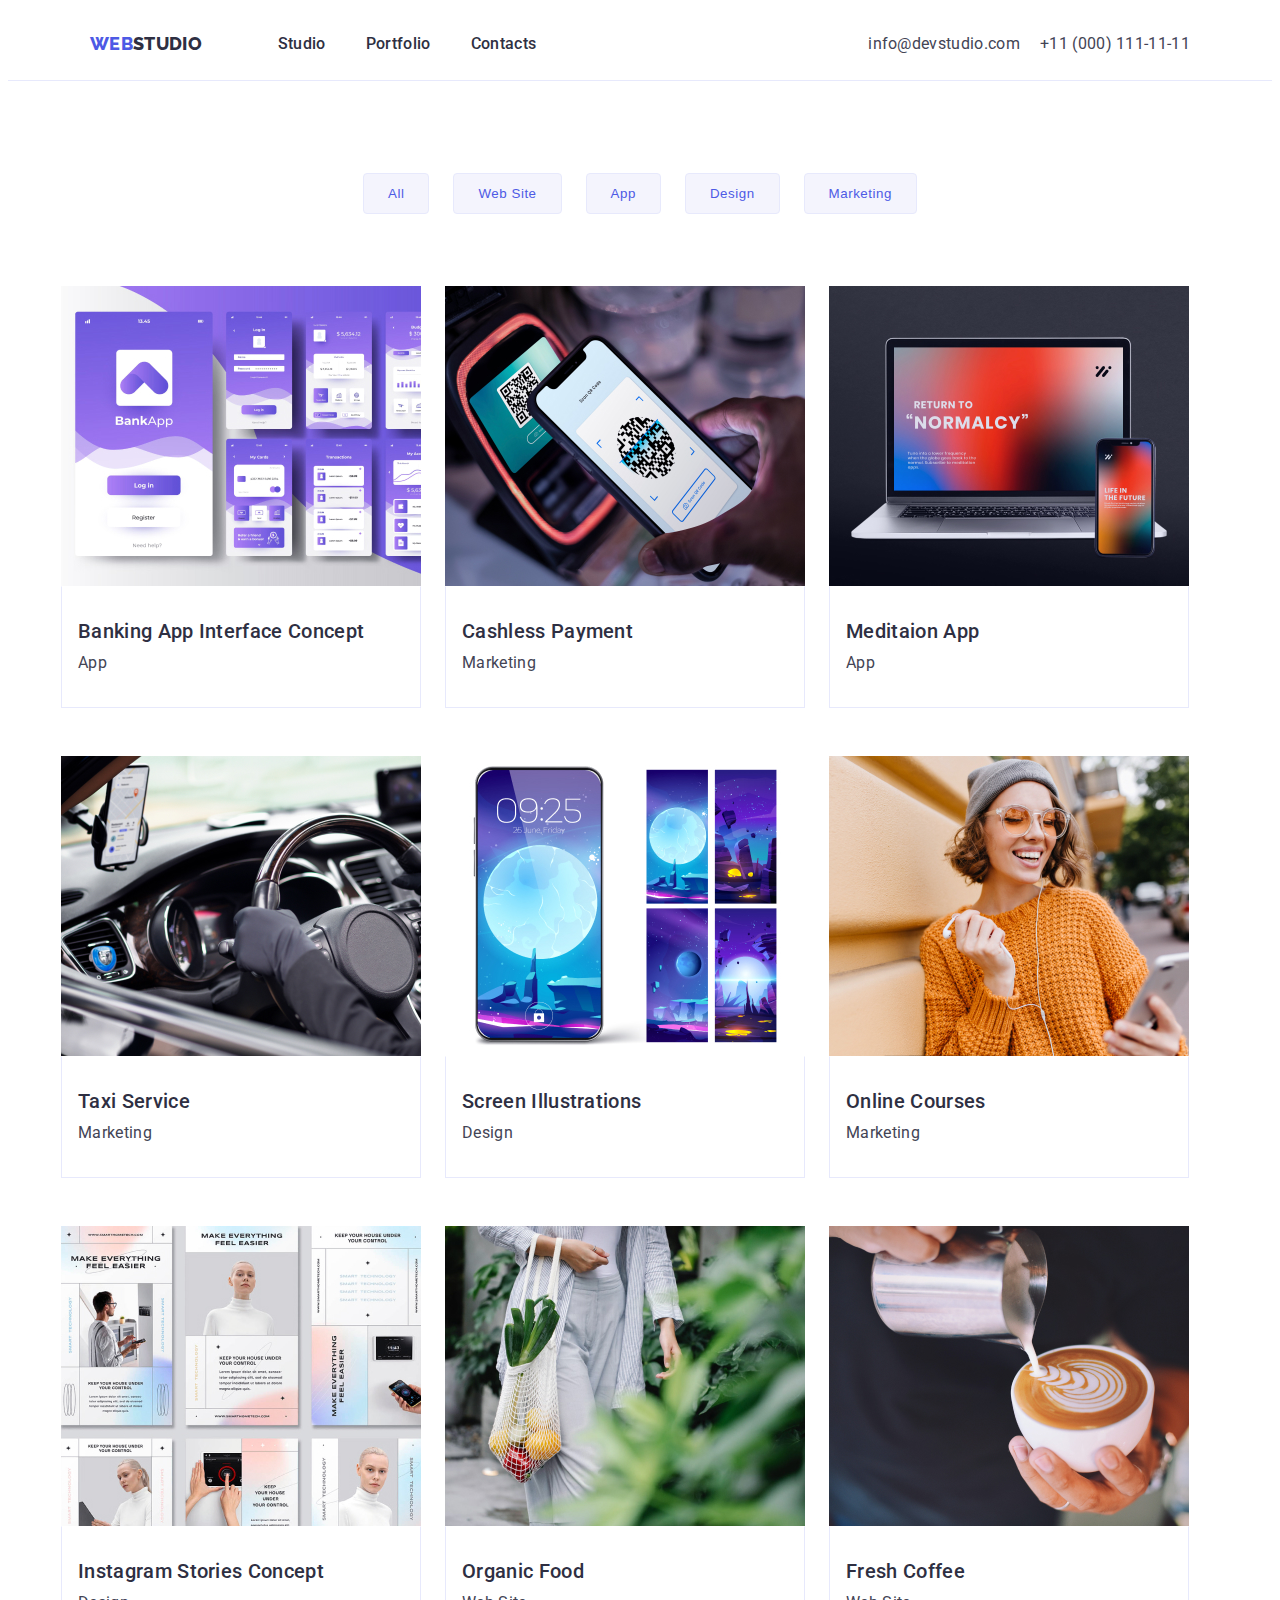
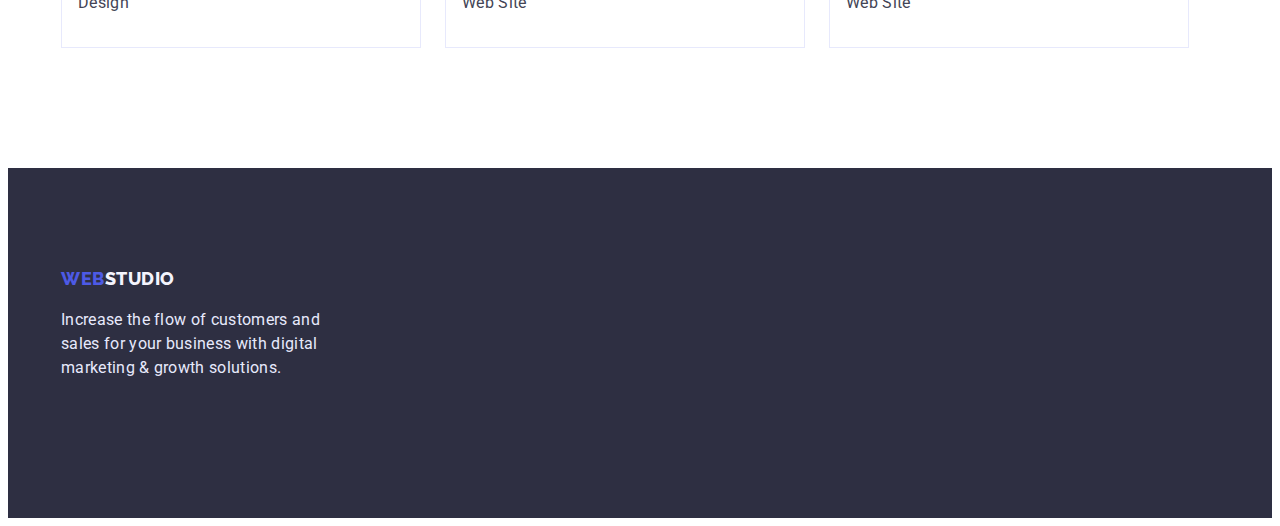
==== portfolio.html @ 9861124b "Clone ht3" ====
<!DOCTYPE html>
<html lang="en">
  <head>
    <meta charset="UTF-8" />
    <meta http-equiv="X-UA-Compatible" content="IE=edge" />
    <meta name="viewport" content="width=device-width, initial-scale=1.0" />
    <title>Document</title>
    <link rel="preconnect" href="https://fonts.googleapis.com" />
    <link rel="preconnect" href="https://fonts.gstatic.com" crossorigin />
    <link
      href="https://fonts.googleapis.com/css2?family=Raleway:wght@800&family=Roboto:wght@400;500;700&display=swap"
      rel="stylesheet"
    />
    <link rel="stylesheet" href="https://cdnjs.cloudflare.com/ajax/libs/modern-normalize/1.1.0/modern-normalize.min.css" integrity="sha512-wpPYUAdjBVSE4KJnH1VR1HeZfpl1ub8YT/NKx4PuQ5NmX2tKuGu6U/JRp5y+Y8XG2tV+wKQpNHVUX03MfMFn9Q==" crossorigin="anonymous" referrerpolicy="no-referrer" />
    <link rel="stylesheet" href="./css/style.css" />
  </head>
  <body>
  <!--хедер-->
    <header class="header">
      <div class="container main-nav">
        <nav class="navigation">
          <!--Navigation-->
          <a href="./index.html" class="logo-first link">
            WEB <span class="logo-second">STUDIO</span>
          </a>

          <ul class="navigation-list list">
            <li class="navigation-item">
              <a href="./index.html" class="navigation-link link">Studio</a>
            </li>
            <li class="navigation-item">
              <a href="./portfolio.html" class="navigation-link link"
                >Portfolio</a
              >
            </li>
            <li class="navigation-item">
              <a href="" class="navigation-link link">Contacts</a>
            </li>
          </ul>
        </nav>

        <ul class="contacts list">
          <li class="navigation-contacts">
            <a href="mailto:info@devstudio.com" class="contact-adress link"
              >info@devstudio.com</a
            >
          </li>
          <li class="navigation-contacts">
            <a href="tel:+11000111-11-11" class="contact-adress link"
              >+11 (000) 111-11-11</a
            >
          </li>
        </ul>
      </div>
    </header>

    <main class="portfolio-hero">
      <!--Navigation on page portfolio-->
      <section class="portfolio-navigation">
        <div class="container">
          <h1 hidden>Portfolio all </h1>
          <ul class="portfolio-navigation-list list">
            <li class="portfolio-navigation-item">
              <button type="button" class="portfolio-buttom">All</button>
            </li>
            <li class="portfolio-navigation-item">
              <button type="button" class="portfolio-buttom">Web Site</button>
            </li>
            <li class="portfolio-navigation-item">
              <button type="button" class="portfolio-buttom">App</button>
            </li>
            <li class="portfolio-navigation-item">
              <button type="button" class="portfolio-buttom">Design</button>
            </li>
            <li class="portfolio-navigation-item">
              <button type="button" class="portfolio-buttom">Marketing</button>
            </li>
          </ul>
        
          <!--Link to app-->
          <ul class="app-list list">
            <li class="app-item">
              <a href="" class="app-link link">
                <img src="./images/bankingapp.jpg" alt="banks app" />
                <div class="shadow"><h2 class="app-maintext ">Banking App Interface Concept</h2>
                 <p class="app-paragraph">App</p>
                </div>
              </a>
            </li>
            <li class="app-item">
              <a href="" class="app-link link">
                <img src="./images/cashless.jpg" alt="cashless payment" />
                <div class="shadow"><h2 class="app-maintext">Cashless Payment</h2>
                <p class="app-paragraph">Marketing</p></div>
              </a>
            </li>
            <li class="app-item">
              <a href="" class="app-link link">
                <img src="./images/meditationapp.jpg" alt="meditation app" />
                <div class="shadow"><h2 class="app-maintext">Meditaion App</h2>
                <p class="app-paragraph">App</p></div>
              </a>
            </li>
            <li class="app-item">
              <a href="" class="app-link link">
                <img src="./images/taxiservice.jpg" alt="Taxi Service" />
                <div class="shadow"><h2 class="app-maintext">Taxi Service</h2>
                <p class="app-paragraph">Marketing</p></div>
              </a>
            </li>
            <li class="app-item">
              <a href="" class="app-link link">
                <img
                  src="./images/screenillustration.jpg"
                  alt="Screen Illustrations"
                />
                <div class="shadow"><h2 class="app-maintext">Screen Illustrations</h2>
                <p class="app-paragraph">Design</p></div>
              </a>
            </li>
            <li class="app-item">
              <a href="" class="app-link link">
                <img src="./images/onlinecourses.jpg" alt="Online Courses" />
                <div class="shadow"><h2 class="app-maintext">Online Courses</h2>
                <p class="app-paragraph">Marketing</p></div>
              </a>
            </li>
            <li class="app-item">
              <a href="" class="app-link link">
                <img
                  src="./images/inststories.jpg"
                  alt="Instagram Stories Concept"
                />
                <div class="shadow"><h2 class="app-maintext">Instagram Stories Concept</h2>
                <p class="app-paragraph">Design</p></div>
              </a>
            </li>
            <li class="app-item">
              <a href="" class="app-link link">
                <img src="./images/organicfood.jpg" alt="Organic Food" />
                <div class="shadow"><h2 class="app-maintext">Organic Food</h2>
                <p class="app-paragraph">Web Site</p></div>
              </a>
            </li>
            <li class="app-item">
              <a href="" class="app-link link">
                <img src="./images/freshcoffe.jpg" alt="Fresh Coffee" />
                <div class="shadow"><h2 class="app-maintext">Fresh Coffee</h2>
                <p class="app-paragraph">Web Site</p></div>
              </a>
            </li>
          </ul>
        </div>
      </section>
    </main>

    <!-- футер-->
   <footer class="footer">
      <div class="container">

        <a href="./index.html" class="logo-footer-first link">
          WEB<span class="logo-footer-second link">Studio</span>
        </a>

        <p class="footer-paragraph">
          Increase the flow of customers and sales for your business with
          digital marketing & growth solutions.
        </p>

      </div>
    </footer>
  </body>
  </body>
</html>
---- css/style.css ----
:root {
    --violet-color: #4D5AE5;
    --maintext-color: #2E2F42;
    --gray-color: #434455;
   --btn-navigation:#404BBF;
   --main-color: #FFFFFF;
}
body{
    color: var(--main-color) ;
    font-family: 'Roboto', sans-serif;     
    letter-spacing: 0.02em;
    line-height: 1.5;
    font-size: 16px;
    background-color: var(--main-color) ;
}

/*якщо є нормалайз 
* {
    box-sizing: border-box;
}
зірочку не пишемо*/
p, h1, h2, h3, h4 {
    margin:0;
}
img {
    display: block;
    width: 100%;
    height: auto;

}
/*скинути крапки у списках ліст*/
.list {
    margin: 0;
    padding: 0;
    list-style: none;
}
ul {
    margin: 0;
    padding-left: o;
}
.header {
    padding-top: 24px;
    padding-bottom: 24px;
    border-bottom: 1px solid #E7E9FC;
}

/*скинути підкреслення на ссілках*.*/
.link {
    text-decoration: none;
}

.navigation {
    display: flex; 
 }

.logo-first, .logo-second {
    font-family: 'Raleway';
    font-style: normal;
    font-weight: 800;
    font-size: 18px;
    line-height: 1.33; 
    display: flex;
    color:var(--violet-color);
}

.logo-second {
    color:var(--maintext-color);  
}

.navigation-list { 
    display: flex ;
    margin-left: 76px;
    margin-right: 332px;
}

.navigation-item {
    margin-right: 40px;
    margin-left: auto;
   /* border: 2px solid tomato;*/
}
.navigation-item:last-child {
    margin-right: 0;
}
.navigation-link {
    display: block;
    font-weight: 500;
    color:var(--maintext-color);
}

.navigation-link:hover,
.navigation-link:focus {
    color: var(--btn-navigation);
}
.contacts {    
    display: flex;
}

.navigation-contacts{
   /* border: 2px solid tomato;*/
   display: flex;
   margin-right: 20px; 
}
.navigation-contacts:last-child{
    margin-right: 0;
}
 .contact-adress {
    font-style: normal;
    font-weight: 400;
    color: var(--gray-color);   
}
.contacts-adress:last-child {
    margin-right: 0;
}

.contact-adress:hover,
.contact-adress:focus {
    color: var(--btn-navigation);
}
/* фокус для таба на интерактинвные элементы)*/
/* Main */
/* Section hero*/
/*.hero {}*/

.hero-main{ 
    background: #2E2F42;
    text-align: center;
    padding-top:188px  ;
    padding-bottom: 188px; 

}

.hero-text {
    font-weight: 700;
    font-size: 56px;
    line-height: 1.07;
    text-align: center;
    justify-content: center;
    color: var(--main-color);
    margin-top: 0;
    margin-bottom: 48px;
    padding-right: 317px;
    padding-left: 317px;
    
   
}

.hero-buttom {
    font-family: inherit;
    font-weight: 500;
    color: var(--main-color);
    letter-spacing: 0.04em;
    display: flex;
    margin: 0 auto;
    
    padding: 16px 32px;
    align-items: center;
    justify-content: center;

    background-color: #4D5AE5;
    border-radius: 4px;
    border-color: #4D5AE5;
    cursor: pointer;   
}

.hero-buttom:hover,
.hero-buttom:focus {
    background-color: #404BBF;
}

/* Section tefnology*/

.tehnology {
    padding-top: 120px;
}

.tehhology-maintext {
    color: hidden;
}

.tehnology-text, .about-text {
    font-weight: 500;
    font-size: 20px;
    line-height: 1.2;
    color: var(--maintext-color);
    margin-bottom: 8px;
}
.tehnology-text {
     
}

.tehnology-paragraph {
    font-weight: 400;
    color: var(--gray-color);
}

.tehnology-list {
    display: flex;
}

.tehnology-item {
    margin-right: 24px; 
    width: 264px; 
}
.tehnology-item:last-child {
    margin-right: 0;
}
/* section work*/

.work {
    padding-top: 120px;
    margin-bottom: 120px;
    
}

.work-maintext,
 .about-maintext {
    font-weight: 700;
    font-size: 36px;
    line-height: 1.11;
    text-align: center;
    letter-spacing: 0.02em;
    text-transform: capitalize;
    color: var(--maintext-color);
    margin-bottom: 72px;
}

.work-list {
    display: flex;
    gap:24px;
}

.work-item {
    
}

/*.work-link {}*/

/*section our team - about*/

.about {
    background: #F4F4FD;
    padding-bottom: 120px;
}

.about-maintext {
    padding-top: 120px;
    margin-bottom: 72px;
}

.about-list {
    display: flex;
}

.about-item {
    margin-right: 24px;
    background:var(--main-color);
    text-align: center;
    border-radius: 0px 0px 4px 4px;
}

.about-text {
    margin-bottom: 8px;
}

.about-paragraph, .footer-paragraph {
    font-weight: 400;
    color: var(--gray-color);
}

/* Footer */

.footer {
    background: #2E2F42;
    padding-top: 100px; 
    padding-bottom: 100px;
}

.logo-footer-first, .logo-footer-second {
    font-family: 'Raleway';
    font-weight: 800;
    font-size: 18px;
    line-height: 1.17;
    letter-spacing: 0.03em;
    text-transform: uppercase;
    color:var(--violet-color);   
}

.logo-footer-second {
    color: #F4F4FD;
}

.footer-paragraph {
    color: #E7E9FC;
    width: 264px;
    height: 110px;
    margin-top: 16px;
}

/*--Page portoflio--*/
/*  Section portfolio navigation*/

/*.portfolio-hero {}*/

.portfolio-navigation {
    padding-bottom: 72px;
    padding-top: 92px;
}

.portfolio-navigation-list {
    display: flex;
    margin-bottom: 72px;
    align-items: center;
    text-align: center;  
    justify-content: center;  
}

.portfolio-navigation-item:last-child {
    margin-right: 0;
}

.portfolio-navigation-item {
    margin-right: 24px ;
}

.portfolio-buttom {
    display: flex;
    font-weight: 500;
    background-color: #F4F4FD;
    align-items: center; 
    letter-spacing: 0.04em;
    color: var(--violet-color);
    cursor: pointer;

    padding-top: 12px;
    padding-right: 24px;
    padding-bottom: 12px;
    padding-left: 24px;

    border: 1px solid ;
    border-color:#E7E9FC;
    border-radius: 4px;    
}

.portfolio-buttom:hover,
.portfolio-buttom:focus{
    background-color: var(--btn-navigation); 
    color: var(--main-color);
}
.portfolio-buttom:active {
    color: var(--gray-color);
}

/* Section portfolio aalication*/
.app-list {
    display: flex;
    flex-wrap: wrap;
}
.shadow { 
    border: 1px solid;
    border-color: #E7E9FC;
    border-top-color: transparent;
}
.app-item {
    width: 360px;
    margin-right: 24px;
    margin-bottom: 48px ;
   
    
}
.app-item:nth-child(3n) {
    margin-right: 0;
}
/*.app-item:ntn-child(7,8,9) {
    padding-bottom:120px;
}

/*.app-link { 
}*/

.app-maintext {
    font-weight: 500;
    font-size: 20px;
    line-height: 1.2;
    color: var(--maintext-color);
    margin-bottom: 8px;
    padding-top: 32px;
    padding-left: 16px;
       
}

.app-paragraph {
    font-weight: 400;
    color: var(--gray-color);
    margin-bottom: 32px;
    padding-left: 16px;
}
/**flexbox**/

 .container {
    width: 1158px;
    padding-left: 15px;
    padding-right: 15px;
    margin: 0 auto;
 }

 .main-nav {
    display: flex;
    align-items: center;
    justify-content: center;
 }
 .card { 
    padding-bottom: 32px ;
    padding-top: 32px; 
 }
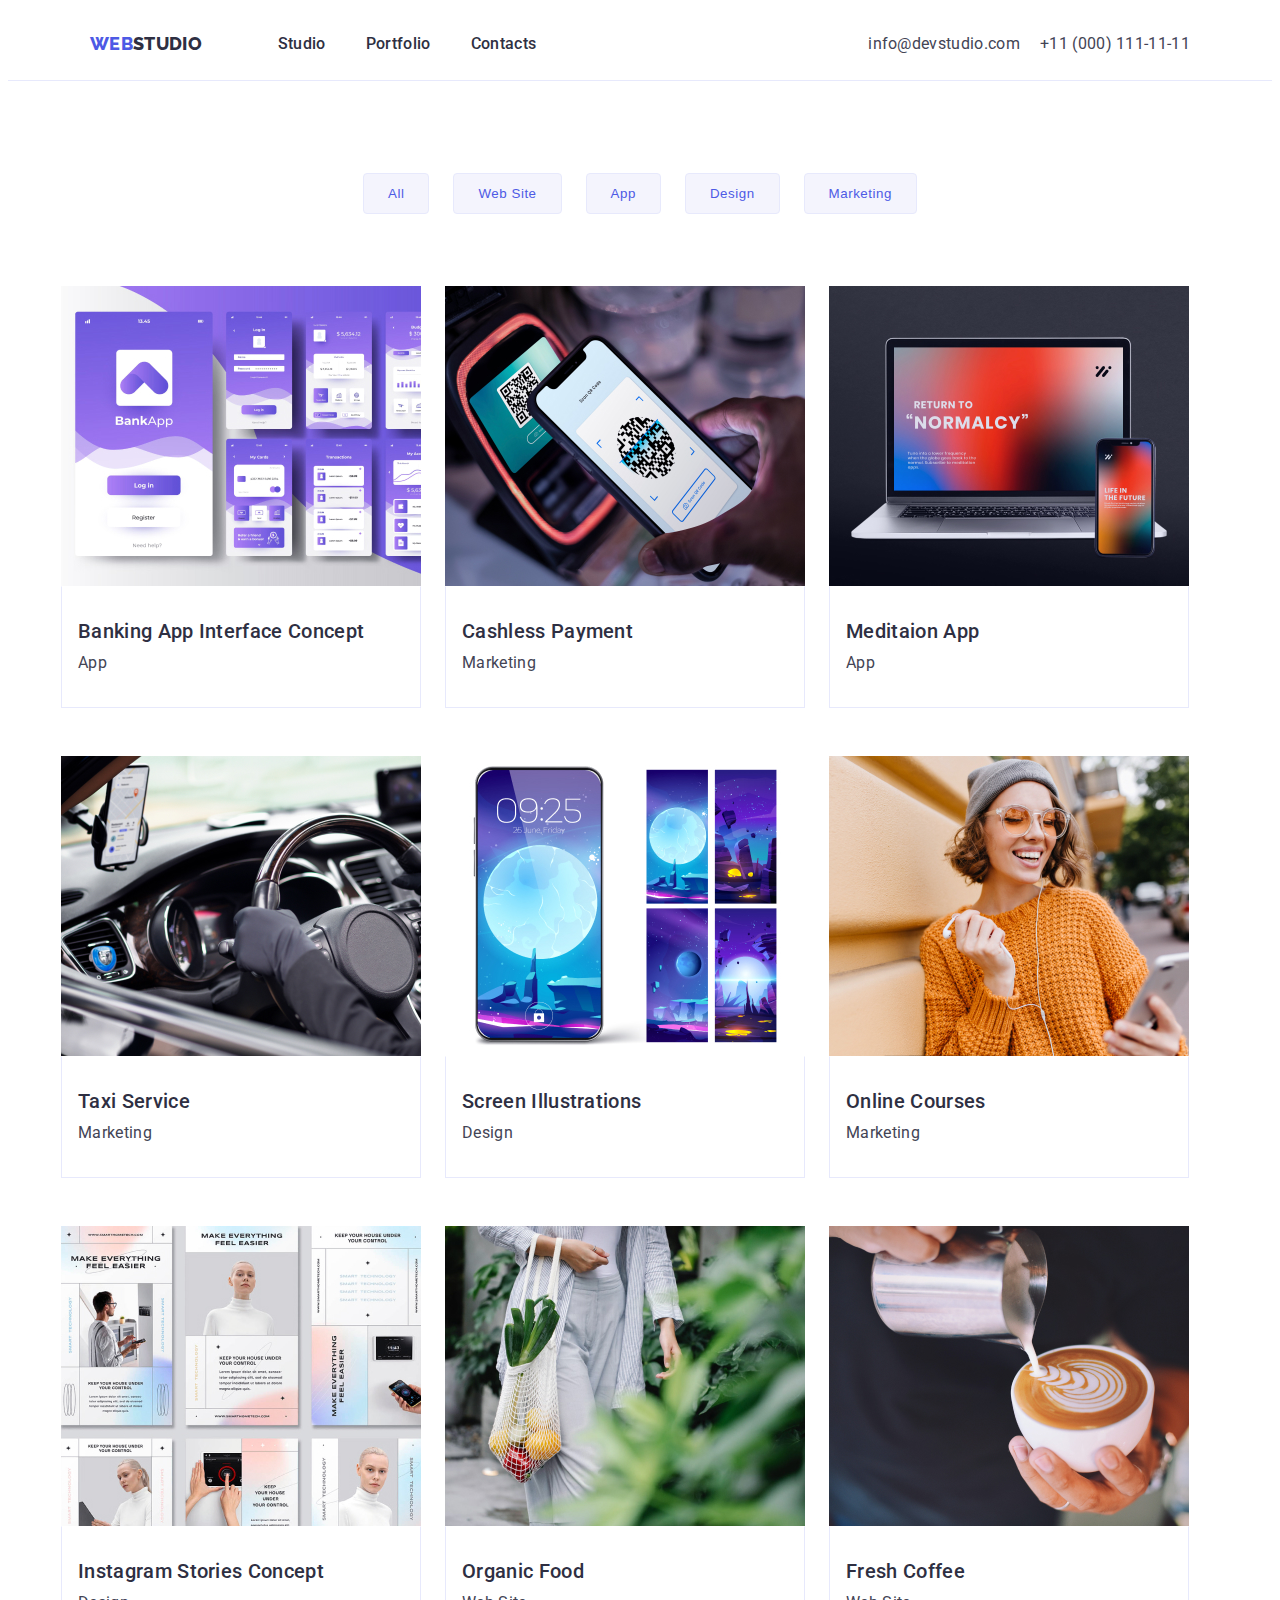
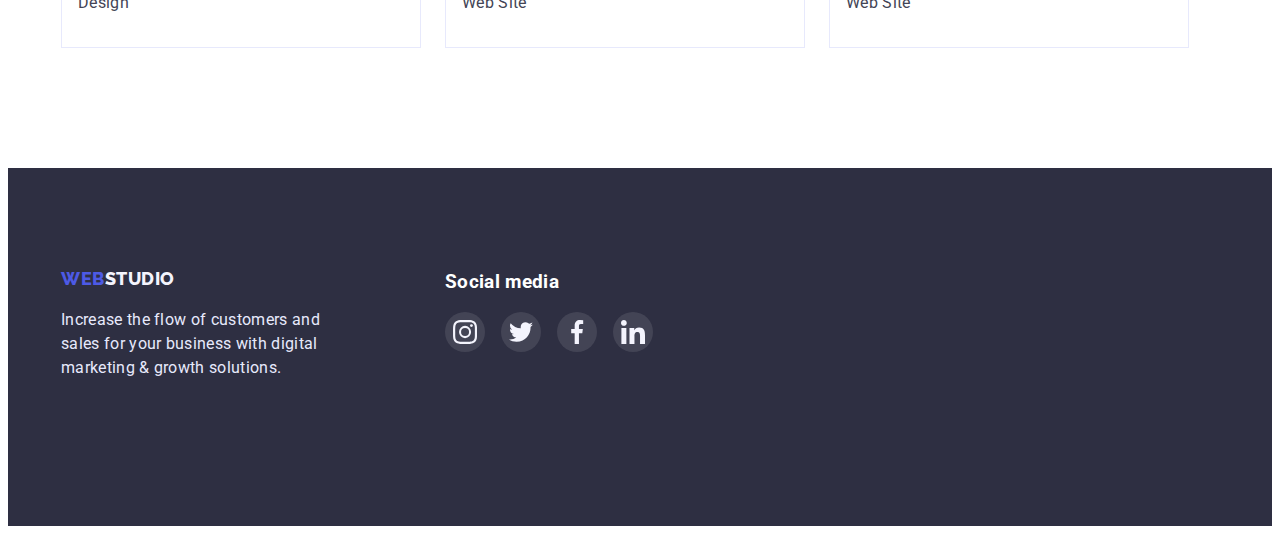
==== commit 23748e18: "Home task 4 svg+icon+shadow" ====
--- a/portfolio.html
+++ b/portfolio.html
@@ -154,19 +154,52 @@
       </section>
     </main>
 
-    <!-- футер-->
-   <footer class="footer">
-      <div class="container">
-
-        <a href="./index.html" class="logo-footer-first link">
-          WEB<span class="logo-footer-second link">Studio</span>
-        </a>
-
-        <p class="footer-paragraph">
-          Increase the flow of customers and sales for your business with
-          digital marketing & growth solutions.
-        </p>
-
+   <!-- футер-->
+    <footer class="footer">
+      <div class="container footersec">
+        <section class="footer-logosec">
+          <a href="./index.html" class="logo-footer-first link">
+            WEB<span class="logo-footer-second link">Studio</span>
+          </a>
+
+          <p class="footer-paragraph">
+            Increase the flow of customers and sales for your business with
+            digital marketing & growth solutions.
+          </p>
+        </section>
+        <section class="footer-soc">
+          <h3 class="footersoc-text">Social media</h3>
+          <ul class="footersoc-list list">
+            <li class="footersoc-item">
+              <a href="" class="footersoc-link link">
+                <svg class="footersoc-icon" width="24" height="24">
+                  <use href="./images/icons.svg#icon-instagram"></use>
+                </svg>
+              </a>
+            </li>
+            <li class="footersoc-item">
+              <a href="" class="footersoc-link link">
+                <svg class="footersoc-icon" width="24" height="24">
+                  <use href="./images/icons.svg#icon-twitter"></use>
+                </svg>
+              </a>
+            </li>
+            <li class="footersoc-item">
+              <a href="" class="footersoc-link link">
+                <svg class="footersoc-icon" width="24" height="24">
+                  <use href="./images/icons.svg#icon-facebook"></use>
+                </svg>
+              </a>
+            </li>
+            <li class="footersoc-item">
+              <a href="" class="footersoc-link link">
+                <svg class="footersoc-icon" width="24" height="24">
+                  <use href="./images/icons.svg#icon-linkedin"></use>
+                </svg>
+              </a>
+            </li>
+          </ul>
+        </section>
       </div>
     </footer>
   </body>
--- a/css/style.css
+++ b/css/style.css
@@ -4,6 +4,10 @@
     --gray-color: #434455;
    --btn-navigation:#404BBF;
    --main-color: #FFFFFF;
+   --lightgray-color: #F4F4FD;
+    --bord-color: #E7E9FC;
+
+   --linear-gradient: linear-gradient(to right, rgba(46, 47, 66, 0.7), rgba(46, 47, 66, 0.7));
 }
 body{
     color: var(--main-color) ;
@@ -41,7 +45,7 @@
 .header {
     padding-top: 24px;
     padding-bottom: 24px;
-    border-bottom: 1px solid #E7E9FC;
+    border-bottom: 1px solid var(--bord-color);
 }
 
 /*скинути підкреслення на ссілках*.*/
@@ -122,7 +126,7 @@
 /*.hero {}*/
 
 .hero-main{ 
-    background: #2E2F42;
+    background: var(--maintext-color);
     text-align: center;
     padding-top:188px  ;
     padding-bottom: 188px; 
@@ -156,15 +160,15 @@
     align-items: center;
     justify-content: center;
 
-    background-color: #4D5AE5;
+    background-color: var(--violet-color);
     border-radius: 4px;
-    border-color: #4D5AE5;
+    border-color: transparent;
     cursor: pointer;   
 }
 
 .hero-buttom:hover,
 .hero-buttom:focus {
-    background-color: #404BBF;
+    background-color: var(--btn-navigation);
 }
 
 /* Section tefnology*/
@@ -238,7 +242,7 @@
 /*section our team - about*/
 
 .about {
-    background: #F4F4FD;
+    background: var(--lightgray-color);
     padding-bottom: 120px;
 }
 
@@ -256,6 +260,7 @@
     background:var(--main-color);
     text-align: center;
     border-radius: 0px 0px 4px 4px;
+    box-shadow: 0px 1px 6px rgba(46, 47, 66, 0.08), 0px 1px 1px rgba(46, 47, 66, 0.16), 0px 2px 1px rgba(46, 47, 66, 0.08);
 }
 
 .about-text {
@@ -265,14 +270,17 @@
 .about-paragraph, .footer-paragraph {
     font-weight: 400;
     color: var(--gray-color);
+    margin-bottom: 8px;
 }
 
 /* Footer */
 
 .footer {
-    background: #2E2F42;
+    background: var(--maintext-color);
     padding-top: 100px; 
     padding-bottom: 100px;
+    
+    
 }
 
 .logo-footer-first, .logo-footer-second {
@@ -286,11 +294,11 @@
 }
 
 .logo-footer-second {
-    color: #F4F4FD;
+    color: var(--lightgray-color);
 }
 
 .footer-paragraph {
-    color: #E7E9FC;
+    color: var(--bord-color);
     width: 264px;
     height: 110px;
     margin-top: 16px;
@@ -325,7 +333,7 @@
 .portfolio-buttom {
     display: flex;
     font-weight: 500;
-    background-color: #F4F4FD;
+    background-color: var(--lightgray-color);
     align-items: center; 
     letter-spacing: 0.04em;
     color: var(--violet-color);
@@ -337,7 +345,7 @@
     padding-left: 24px;
 
     border: 1px solid ;
-    border-color:#E7E9FC;
+    border-color:var(--bord-color);
     border-radius: 4px;    
 }
 
@@ -345,10 +353,15 @@
 .portfolio-buttom:focus{
     background-color: var(--btn-navigation); 
     color: var(--main-color);
+    box-shadow: 0px 3px 1px rgba(0, 0, 0, 0.1), 0px 2px 1px rgba(0, 0, 0, 0.08), 0px 2px 2px rgba(0, 0, 0, 0.12);
 }
 .portfolio-buttom:active {
     color: var(--gray-color);
 }
+.portfolio-navigation-item:hover,
+.portfolio-navigation-item:focus {
+
+}
 
 /* Section portfolio aalication*/
 .app-list {
@@ -357,18 +370,20 @@
 }
 .shadow { 
     border: 1px solid;
-    border-color: #E7E9FC;
+    border-color: var(--bord-color);
     border-top-color: transparent;
 }
 .app-item {
     width: 360px;
     margin-right: 24px;
     margin-bottom: 48px ;
-   
-    
 }
 .app-item:nth-child(3n) {
     margin-right: 0;
+}
+.app-item:hover,
+.app-item:focus {
+    box-shadow: 0px 1px 6px rgba(46, 47, 66, 0.08), 0px 1px 1px rgba(46, 47, 66, 0.16), 0px 2px 1px rgba(46, 47, 66, 0.08);
 }
 /*.app-item:ntn-child(7,8,9) {
     padding-bottom:120px;
@@ -411,4 +426,206 @@
  .card { 
     padding-bottom: 32px ;
     padding-top: 32px; 
- }+
+ }
+
+ /* Fon */
+
+ .overlay{
+    max-width: 1440px;
+    margin-right: auto;
+    margin-left: auto;
+    
+    background-image:var(--linear-gradient),
+     url(../images/people-office.jpg);
+    background-color: var(--maintext-color);
+    background-repeat: no-repeat;
+    background-size: cover;
+    background-position:  center;
+
+ }
+/* в єлементе до  контента. афтер после контенка*/
+ .buttom::before {
+    display: flex;
+    content: '';
+    width: ;
+    height: ;
+    background-color: ;
+    background-size: contain;
+    margin-right: 10px;
+    cursor: pointer;
+ }
+ 
+ .tehnology-item::before {
+    margin-bottom: 8px;
+    display: block;
+    content: '';
+    padding-left: 100px;
+    padding-right: 100px;
+    padding-top: 24px;
+    padding-bottom: 24px;
+    height: 112px;
+    background: #F4F4FD;
+    border-radius: 4px;
+  
+    background-repeat: no-repeat;
+    background-position: center;
+}
+.icon-stategy::before {
+    background-image: url(../images/antenna.svg);
+}
+.icon-punctuality::before {
+    background-image: url(../images/clock.svg);
+}
+.icon-diligence::before {
+    background-image: url(../images/diagram.svg);
+}
+ .icon-tech::before {
+    background-image: url(../images/astronaut.svg);
+ }
+  /*or*/
+  /* чтоб поставить на каждую лишку
+   свою картинку, можно использовать
+   классы для каждой или через чайлд
+  .tehnology-item:nth-child(2)::before {
+  }
+  */
+  
+  .linkul {
+    display: inline-block;
+    height:40px  ;
+    width: 40px;
+    background-image: url();
+    background-color:#4D5AE5 ;
+    background-repeat: no-repeat;
+    background-position: center;
+    border-radius: 50%;
+  }
+  .linkul:hover {
+    background-color: #404BBF;
+  }
+
+  .teamsoc-list{
+    display: flex;
+    justify-content: center;
+    gap: 24px;
+  }
+  .teamsoc-item {
+    height: 40px;
+    width: 40px;
+  }
+  /*.teamsoc-item:last-child {
+    margin-right: 0;*/
+  
+  .teamsoc-link {
+    display: flex;
+    width: 100%;
+    height: 100%;
+    background-color: #4D5AE5;
+    background-repeat: no-repeat;
+    background-position: center;
+    border-radius: 50%;
+    justify-content: center;
+    align-items: center;
+  }
+
+  .teamsoc-icon {
+    fill: var(--lightgray-color);
+  }
+
+  .teamsoc-link:hover,
+  .teamsoc-link:focus {
+    background: #404BBF;
+  }
+ .customers {
+    padding-bottom: 120px;
+ }
+
+ .customers-list {
+    display: flex;
+    justify-content: center;
+    gap: 24px;
+ }
+
+.cust{
+    padding-top: 130px;
+}
+
+ .customers-item {
+    width: 168px;
+    height: 88px;
+ }
+
+ .customers-link {
+    display: flex;
+    width: 100%;
+    height: 100%;
+    border: 1px solid #8E8F99;
+    border-radius: 4px;
+    justify-content: center;
+    align-items: center;
+    color: #8E8F99;
+ }
+ /*.customers-icon {
+    fill: #AFB1B8;}
+ 
+ .customers-link:hover,
+ .customers-link:focus {
+    border-color:#404BBF;
+    fill: #2E2F42;
+ }
+ .customers-link:hover .customers-icon {
+    fill: #404BBF;
+ }*/
+.customers-icon {
+    fill:currentColor;
+}
+.customers-link:hover,
+.customers-link:focus
+ {
+    border-color: #404BBF;
+    color: #404BBF;
+}
+.footer-soc {
+    margin-left: 120px;
+}
+.footersoc-text{
+    padding-bottom: 16px;
+}
+.footer-logosec{
+}
+.footersec {
+    display: flex;
+}
+.footersoc-list {
+    display: flex;
+    justify-content: center;
+    gap: 16px;
+}
+
+.footersoc-item {
+    width: 40px ;
+    height: 40px;
+    background-color: rgba(255, 255, 255, 0.1); 
+    border-radius: 50%;
+}
+
+.footersoc-link {
+    display: flex;
+    height: 100%;
+    width: 100%;
+    background-repeat: no-repeat;
+    background-position: center;
+    border-radius: 50%;
+    justify-content: center;
+    align-items: center;
+}
+
+.footersoc-icon {
+    fill: #F4F4FD;
+}
+
+.footersoc-link:hover,
+.footersoc-icon:focus {
+    background-color: #31D0AA;
+}